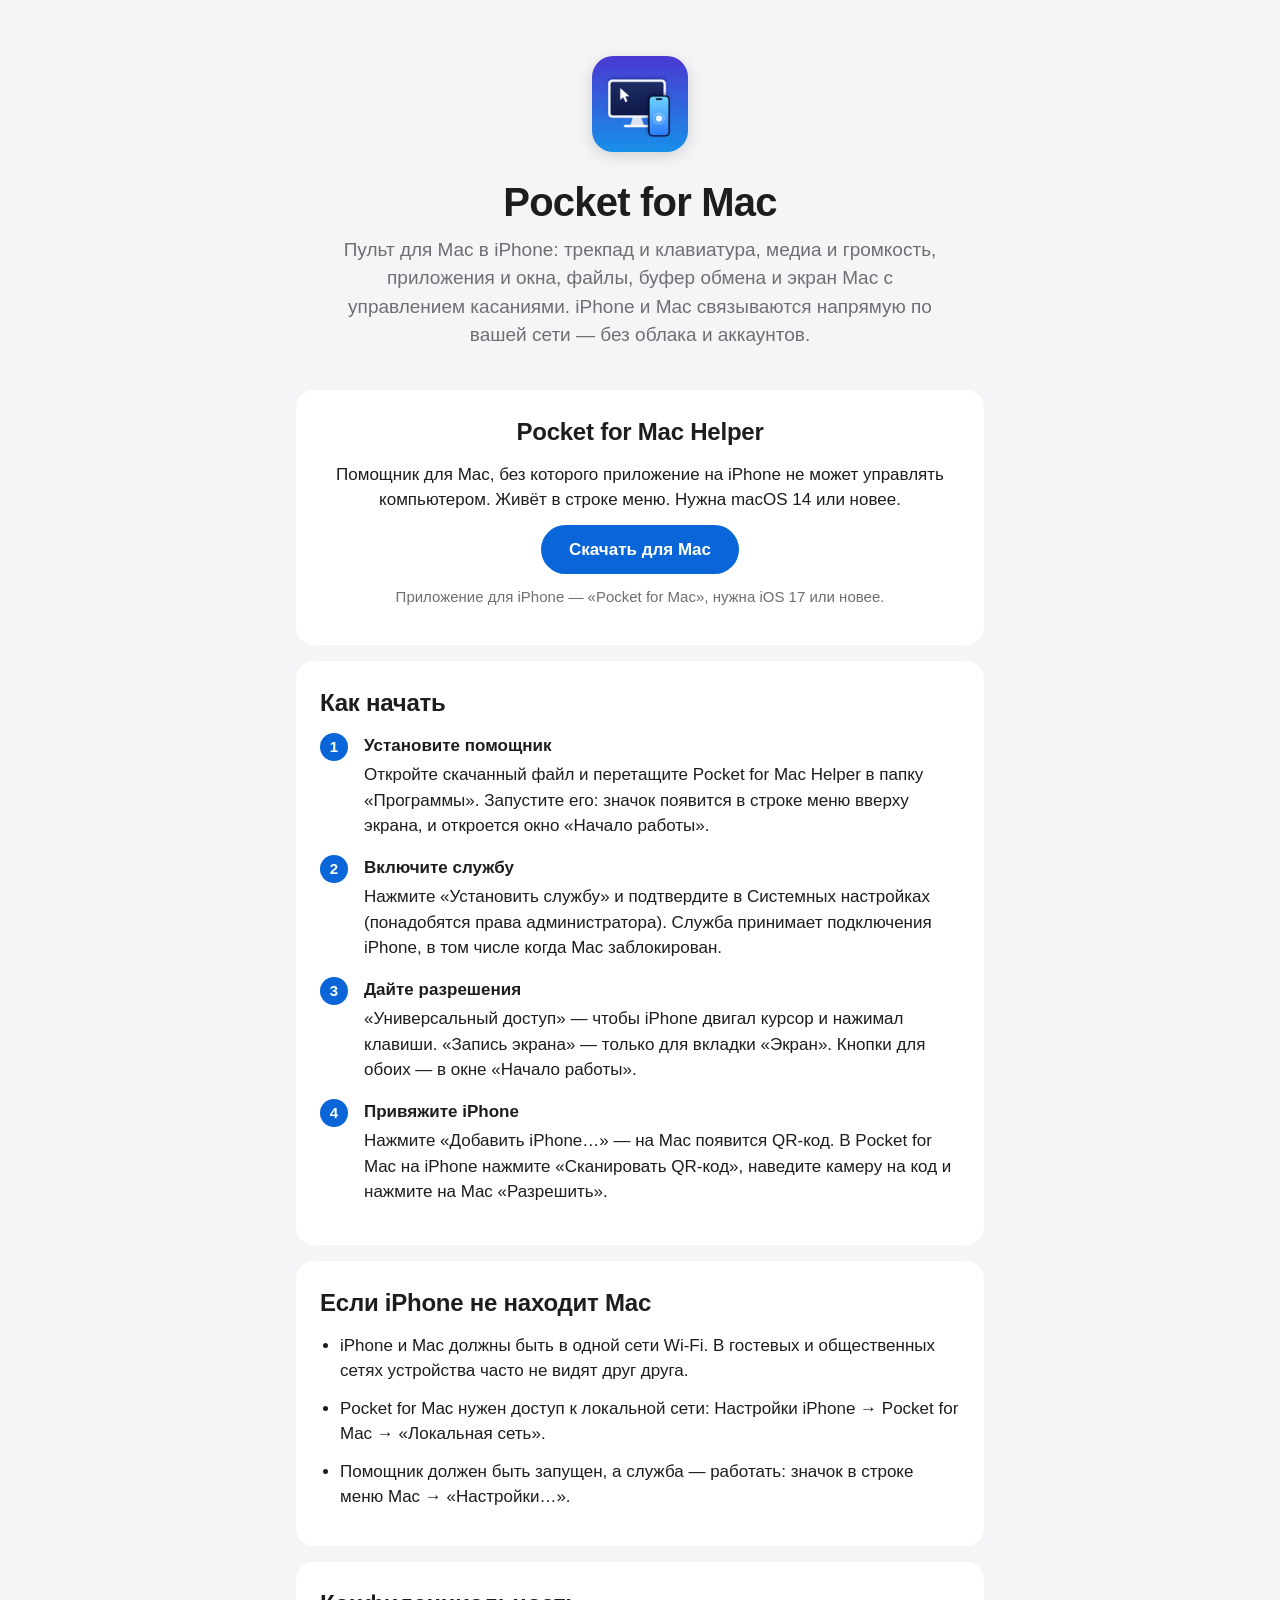
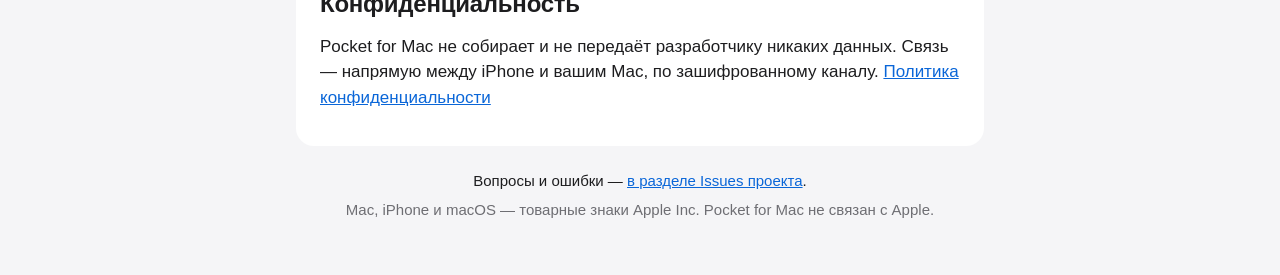
==== docs/index.html @ 431d46f6 "feat: add the pocket for mac page" ====
<!doctype html>
<html lang="ru">
<head>
  <meta charset="utf-8">
  <meta name="viewport" content="width=device-width, initial-scale=1">
  <title>Pocket for Mac</title>
  <meta name="description" content="Пульт для Mac в iPhone: трекпад, клавиатура, медиа, файлы и экран Mac по локальной сети. Скачайте помощник Pocket for Mac Helper.">
  <link rel="icon" href="icon.png">
  <link rel="apple-touch-icon" href="icon.png">
  <link rel="stylesheet" href="style.css">
</head>
<body>
  <main>
    <header class="hero">
      <img src="icon.png" width="96" height="96" alt="">
      <h1>Pocket for Mac</h1>
      <p class="lead">Пульт для Mac в iPhone: трекпад и клавиатура, медиа и громкость, приложения и окна,
        файлы, буфер обмена и экран Mac с управлением касаниями. iPhone и Mac связываются напрямую по
        вашей сети — без облака и аккаунтов.</p>
    </header>

    <section class="download" aria-labelledby="download-title">
      <h2 id="download-title">Pocket for Mac Helper</h2>
      <p>Помощник для Mac, без которого приложение на iPhone не может управлять компьютером.
        Живёт в строке меню. Нужна macOS 14 или новее.</p>
      <p id="download-ready">
        <a class="button" href="https://github.com/botdeniska/pocket-for-mac/releases/latest/download/Pocket-for-Mac-Helper.dmg">Скачать для Mac</a>
      </p>
      <p id="download-version" class="note" hidden></p>
      <p id="download-pending" class="note" hidden>Помощник готовится к выпуску и скоро появится на этой странице.</p>
      <p class="note">Приложение для iPhone — «Pocket for Mac», нужна iOS 17 или новее.</p>
    </section>

    <section aria-labelledby="start-title">
      <h2 id="start-title">Как начать</h2>
      <ol class="steps">
        <li>
          <h3>Установите помощник</h3>
          <p>Откройте скачанный файл и перетащите Pocket for Mac Helper в папку «Программы». Запустите
            его: значок появится в строке меню вверху экрана, и откроется окно «Начало работы».</p>
        </li>
        <li>
          <h3>Включите службу</h3>
          <p>Нажмите «Установить службу» и подтвердите в Системных настройках (понадобятся права
            администратора). Служба принимает подключения iPhone, в том числе когда Mac заблокирован.</p>
        </li>
        <li>
          <h3>Дайте разрешения</h3>
          <p>«Универсальный доступ» — чтобы iPhone двигал курсор и нажимал клавиши. «Запись экрана» —
            только для вкладки «Экран». Кнопки для обоих — в окне «Начало работы».</p>
        </li>
        <li>
          <h3>Привяжите iPhone</h3>
          <p>Нажмите «Добавить iPhone…» — на Mac появится QR-код. В Pocket for Mac на iPhone нажмите
            «Сканировать QR-код», наведите камеру на код и нажмите на Mac «Разрешить».</p>
        </li>
      </ol>
    </section>

    <section aria-labelledby="trouble-title">
      <h2 id="trouble-title">Если iPhone не находит Mac</h2>
      <ul>
        <li>iPhone и Mac должны быть в одной сети Wi-Fi. В гостевых и общественных сетях устройства часто
          не видят друг друга.</li>
        <li>Pocket for Mac нужен доступ к локальной сети: Настройки iPhone → Pocket for Mac → «Локальная
          сеть».</li>
        <li>Помощник должен быть запущен, а служба — работать: значок в строке меню Mac → «Настройки…».</li>
      </ul>
    </section>

    <section aria-labelledby="privacy-title">
      <h2 id="privacy-title">Конфиденциальность</h2>
      <p>Pocket for Mac не собирает и не передаёт разработчику никаких данных. Связь — напрямую между
        iPhone и вашим Mac, по зашифрованному каналу. <a href="privacy.html">Политика конфиденциальности</a></p>
    </section>
  </main>

  <footer>
    <p>Вопросы и ошибки — <a href="https://github.com/botdeniska/pocket-for-mac/issues">в разделе Issues проекта</a>.</p>
    <p class="note">Mac, iPhone и macOS — товарные знаки Apple Inc. Pocket for Mac не связан с Apple.</p>
  </footer>

  <script>
    // The helper is an asset of the latest GitHub release. Until there is one, say so instead of
    // a dead link; if GitHub does not answer (rate limit, offline), keep the button as it is.
    fetch("https://api.github.com/repos/botdeniska/pocket-for-mac/releases/latest", {
      headers: { Accept: "application/vnd.github+json" }
    })
      .then(function (response) {
        if (response.status === 404) { throw "none"; }
        if (!response.ok) { throw "unknown"; }
        return response.json();
      })
      .then(function (release) {
        var assets = release.assets || [];
        var dmg = assets.filter(function (a) { return a.name === "Pocket-for-Mac-Helper.dmg"; })[0];
        if (!dmg) { throw "none"; }
        var version = document.getElementById("download-version");
        version.textContent = "Версия " + String(release.tag_name).replace(/^v/, "");
        version.hidden = false;
      })
      .catch(function (reason) {
        if (reason !== "none") { return; }
        document.getElementById("download-ready").hidden = true;
        document.getElementById("download-pending").hidden = false;
      });
  </script>
</body>
</html>
---- docs/style.css ----
:root {
  --bg: #f5f5f7;
  --card: #ffffff;
  --text: #1d1d1f;
  --muted: #6e6e73;
  --accent: #0a66d8;
  --accent-text: #ffffff;
  --line: #d2d2d7;
  color-scheme: light dark;
}

@media (prefers-color-scheme: dark) {
  :root {
    --bg: #000000;
    --card: #1c1c1e;
    --text: #f5f5f7;
    --muted: #a1a1a6;
    --accent: #3d8bff;
    --accent-text: #ffffff;
    --line: #38383a;
  }
}

* { box-sizing: border-box; }
[hidden] { display: none !important; }

body {
  margin: 0;
  background: var(--bg);
  color: var(--text);
  font: 17px/1.5 -apple-system, BlinkMacSystemFont, "SF Pro Text", "Helvetica Neue", Arial, sans-serif;
  -webkit-text-size-adjust: 100%;
}

main, footer {
  max-width: 720px;
  margin: 0 auto;
  padding: 0 16px;
}

.hero {
  text-align: center;
  padding: 56px 0 24px;
}

.hero img {
  border-radius: 22%;
  box-shadow: 0 4px 16px rgb(0 0 0 / 0.15);
}

h1 {
  font-size: 40px;
  line-height: 1.1;
  margin: 20px 0 12px;
  letter-spacing: -0.02em;
}

h2 {
  font-size: 24px;
  margin: 0 0 12px;
  letter-spacing: -0.01em;
}

h3 {
  font-size: 17px;
  margin: 0 0 4px;
}

p, li { margin: 0 0 12px; }

.lead {
  font-size: 19px;
  color: var(--muted);
  max-width: 600px;
  margin: 0 auto;
}

section {
  background: var(--card);
  border-radius: 18px;
  padding: 24px;
  margin: 16px 0;
}

.download { text-align: center; }

.button {
  display: inline-block;
  background: var(--accent);
  color: var(--accent-text);
  text-decoration: none;
  font-weight: 600;
  padding: 12px 28px;
  border-radius: 980px;
}

.button:hover { filter: brightness(1.08); }

a { color: var(--accent); }

.note {
  color: var(--muted);
  font-size: 15px;
}

.steps {
  list-style: none;
  counter-reset: step;
  padding: 0;
  margin: 0;
}

.steps li {
  counter-increment: step;
  position: relative;
  padding-left: 44px;
  margin-bottom: 16px;
}

.steps li::before {
  content: counter(step);
  position: absolute;
  left: 0;
  top: 0;
  width: 28px;
  height: 28px;
  border-radius: 50%;
  background: var(--accent);
  color: var(--accent-text);
  font-weight: 700;
  font-size: 15px;
  line-height: 28px;
  text-align: center;
}

.steps p, ul { color: var(--text); }
ul { padding-left: 20px; margin: 0; }

footer {
  padding-top: 8px;
  padding-bottom: 48px;
  text-align: center;
  font-size: 15px;
}

footer p { margin-bottom: 6px; }

@media (max-width: 480px) {
  h1 { font-size: 32px; }
  section { padding: 20px 16px; }
}
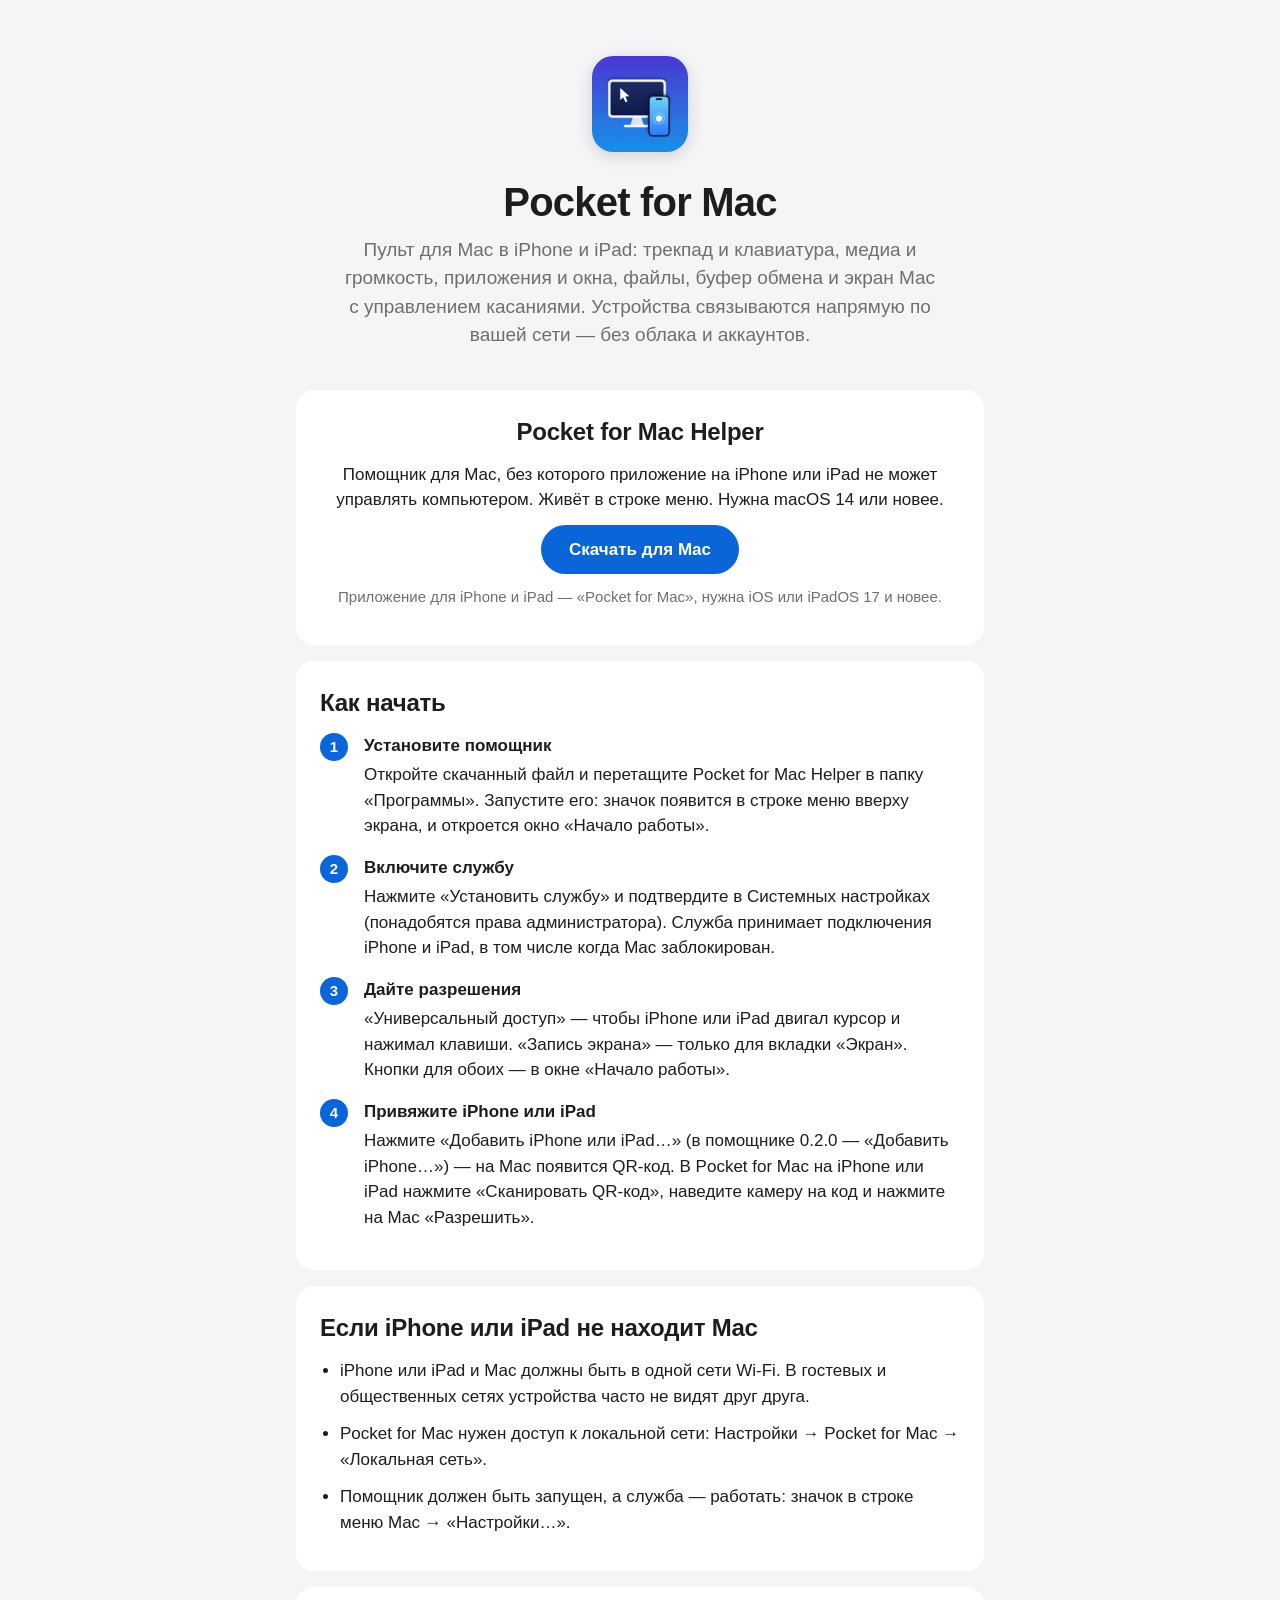
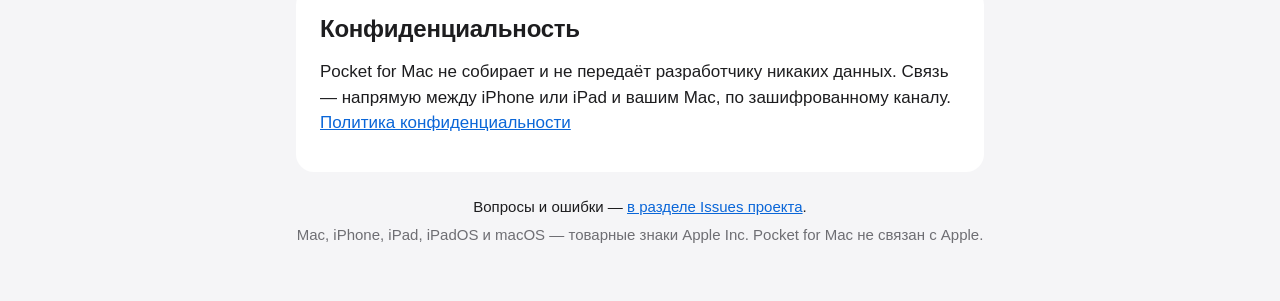
==== commit 221277b7: "docs: mention ipad and the new add iphone or ipad menu item" ====
--- a/docs/index.html
+++ b/docs/index.html
@@ -4,7 +4,7 @@
   <meta charset="utf-8">
   <meta name="viewport" content="width=device-width, initial-scale=1">
   <title>Pocket for Mac</title>
-  <meta name="description" content="Пульт для Mac в iPhone: трекпад, клавиатура, медиа, файлы и экран Mac по локальной сети. Скачайте помощник Pocket for Mac Helper.">
+  <meta name="description" content="Пульт для Mac в iPhone и iPad: трекпад, клавиатура, медиа, файлы и экран Mac по локальной сети. Скачайте помощник Pocket for Mac Helper.">
   <link rel="icon" href="icon.png">
   <link rel="apple-touch-icon" href="icon.png">
   <link rel="stylesheet" href="style.css">
@@ -14,21 +14,21 @@
     <header class="hero">
       <img src="icon.png" width="96" height="96" alt="">
       <h1>Pocket for Mac</h1>
-      <p class="lead">Пульт для Mac в iPhone: трекпад и клавиатура, медиа и громкость, приложения и окна,
-        файлы, буфер обмена и экран Mac с управлением касаниями. iPhone и Mac связываются напрямую по
+      <p class="lead">Пульт для Mac в iPhone и iPad: трекпад и клавиатура, медиа и громкость, приложения и
+        окна, файлы, буфер обмена и экран Mac с управлением касаниями. Устройства связываются напрямую по
         вашей сети — без облака и аккаунтов.</p>
     </header>
 
     <section class="download" aria-labelledby="download-title">
       <h2 id="download-title">Pocket for Mac Helper</h2>
-      <p>Помощник для Mac, без которого приложение на iPhone не может управлять компьютером.
+      <p>Помощник для Mac, без которого приложение на iPhone или iPad не может управлять компьютером.
         Живёт в строке меню. Нужна macOS 14 или новее.</p>
       <p id="download-ready">
         <a class="button" href="https://github.com/botdeniska/pocket-for-mac/releases/latest/download/Pocket-for-Mac-Helper.dmg">Скачать для Mac</a>
       </p>
       <p id="download-version" class="note" hidden></p>
       <p id="download-pending" class="note" hidden>Помощник готовится к выпуску и скоро появится на этой странице.</p>
-      <p class="note">Приложение для iPhone — «Pocket for Mac», нужна iOS 17 или новее.</p>
+      <p class="note">Приложение для iPhone и iPad — «Pocket for Mac», нужна iOS или iPadOS 17 и новее.</p>
     </section>
 
     <section aria-labelledby="start-title">
@@ -42,27 +42,29 @@
         <li>
           <h3>Включите службу</h3>
           <p>Нажмите «Установить службу» и подтвердите в Системных настройках (понадобятся права
-            администратора). Служба принимает подключения iPhone, в том числе когда Mac заблокирован.</p>
+            администратора). Служба принимает подключения iPhone и iPad, в том числе когда Mac
+            заблокирован.</p>
         </li>
         <li>
           <h3>Дайте разрешения</h3>
-          <p>«Универсальный доступ» — чтобы iPhone двигал курсор и нажимал клавиши. «Запись экрана» —
+          <p>«Универсальный доступ» — чтобы iPhone или iPad двигал курсор и нажимал клавиши. «Запись экрана» —
             только для вкладки «Экран». Кнопки для обоих — в окне «Начало работы».</p>
         </li>
         <li>
-          <h3>Привяжите iPhone</h3>
-          <p>Нажмите «Добавить iPhone…» — на Mac появится QR-код. В Pocket for Mac на iPhone нажмите
-            «Сканировать QR-код», наведите камеру на код и нажмите на Mac «Разрешить».</p>
+          <h3>Привяжите iPhone или iPad</h3>
+          <p>Нажмите «Добавить iPhone или iPad…» (в помощнике 0.2.0 — «Добавить iPhone…») — на Mac
+            появится QR-код. В Pocket for Mac на iPhone или iPad нажмите «Сканировать QR-код», наведите
+            камеру на код и нажмите на Mac «Разрешить».</p>
         </li>
       </ol>
     </section>
 
     <section aria-labelledby="trouble-title">
-      <h2 id="trouble-title">Если iPhone не находит Mac</h2>
+      <h2 id="trouble-title">Если iPhone или iPad не находит Mac</h2>
       <ul>
-        <li>iPhone и Mac должны быть в одной сети Wi-Fi. В гостевых и общественных сетях устройства часто
-          не видят друг друга.</li>
-        <li>Pocket for Mac нужен доступ к локальной сети: Настройки iPhone → Pocket for Mac → «Локальная
+        <li>iPhone или iPad и Mac должны быть в одной сети Wi-Fi. В гостевых и общественных сетях
+          устройства часто не видят друг друга.</li>
+        <li>Pocket for Mac нужен доступ к локальной сети: Настройки → Pocket for Mac → «Локальная
           сеть».</li>
         <li>Помощник должен быть запущен, а служба — работать: значок в строке меню Mac → «Настройки…».</li>
       </ul>
@@ -71,13 +73,13 @@
     <section aria-labelledby="privacy-title">
       <h2 id="privacy-title">Конфиденциальность</h2>
       <p>Pocket for Mac не собирает и не передаёт разработчику никаких данных. Связь — напрямую между
-        iPhone и вашим Mac, по зашифрованному каналу. <a href="privacy.html">Политика конфиденциальности</a></p>
+        iPhone или iPad и вашим Mac, по зашифрованному каналу. <a href="privacy.html">Политика конфиденциальности</a></p>
     </section>
   </main>
 
   <footer>
     <p>Вопросы и ошибки — <a href="https://github.com/botdeniska/pocket-for-mac/issues">в разделе Issues проекта</a>.</p>
-    <p class="note">Mac, iPhone и macOS — товарные знаки Apple Inc. Pocket for Mac не связан с Apple.</p>
+    <p class="note">Mac, iPhone, iPad, iPadOS и macOS — товарные знаки Apple Inc. Pocket for Mac не связан с Apple.</p>
   </footer>
 
   <script>
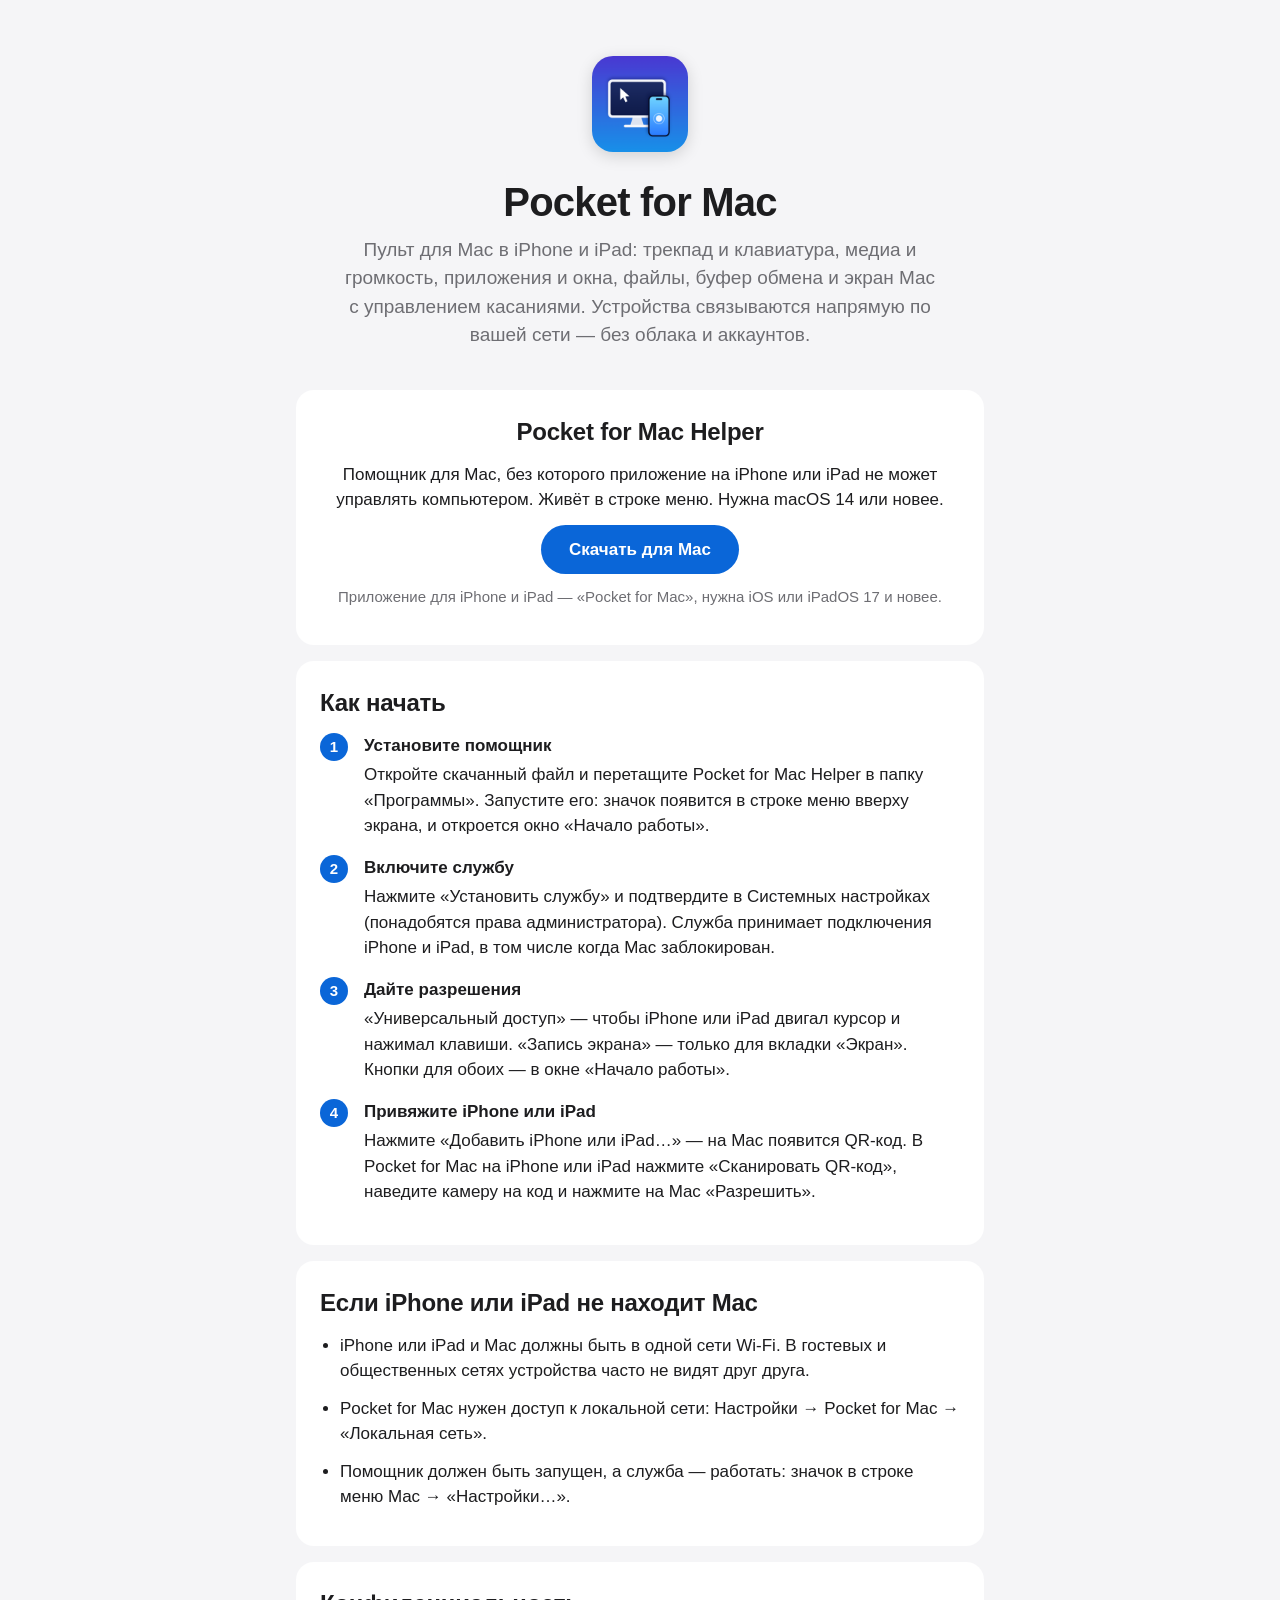
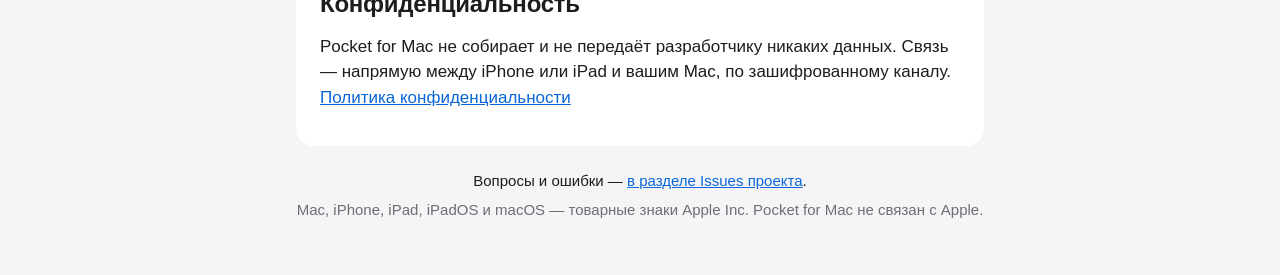
==== commit f35fae03: "docs: drop the 0.2.0 menu note after the 1.0.0 helper" ====
--- a/docs/index.html
+++ b/docs/index.html
@@ -52,9 +52,8 @@
         </li>
         <li>
           <h3>Привяжите iPhone или iPad</h3>
-          <p>Нажмите «Добавить iPhone или iPad…» (в помощнике 0.2.0 — «Добавить iPhone…») — на Mac
-            появится QR-код. В Pocket for Mac на iPhone или iPad нажмите «Сканировать QR-код», наведите
-            камеру на код и нажмите на Mac «Разрешить».</p>
+          <p>Нажмите «Добавить iPhone или iPad…» — на Mac появится QR-код. В Pocket for Mac на iPhone
+            или iPad нажмите «Сканировать QR-код», наведите камеру на код и нажмите на Mac «Разрешить».</p>
         </li>
       </ol>
     </section>
